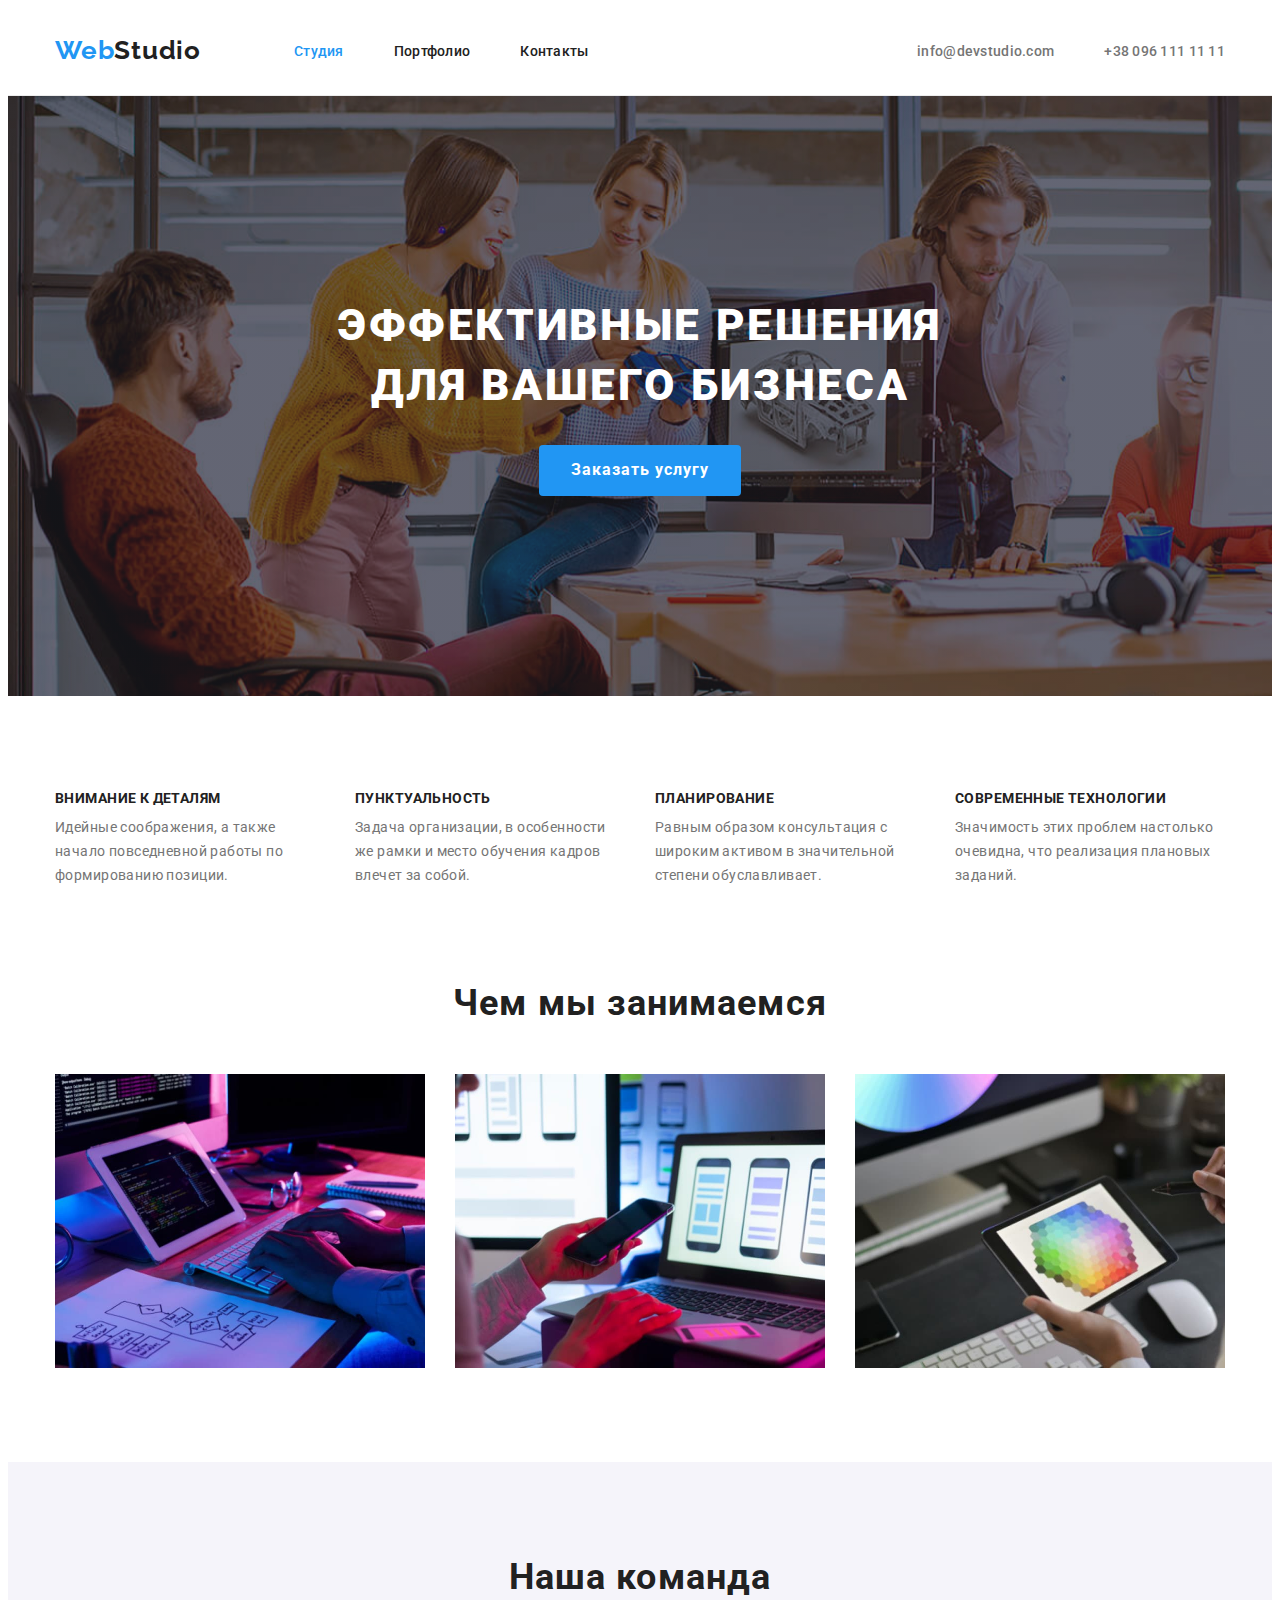
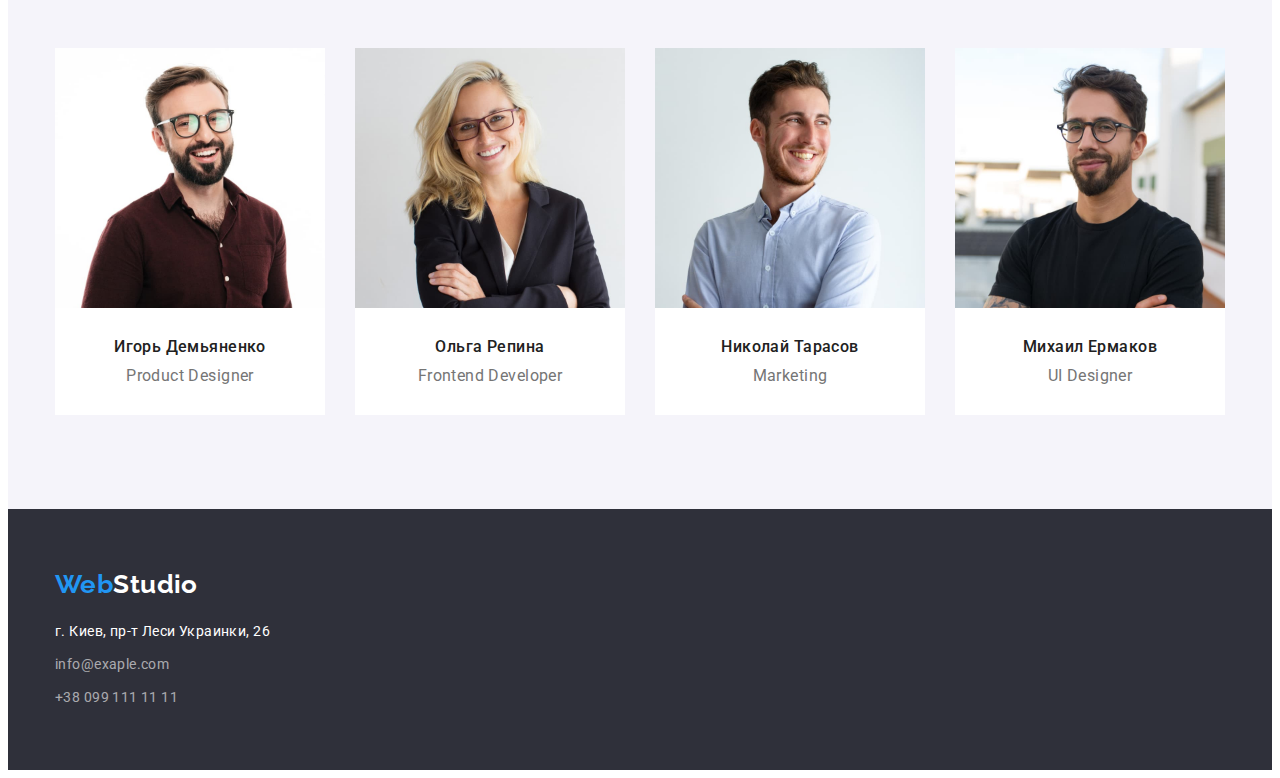
==== index.html @ 91d07497 "Меняет фон героя" ====
<!DOCTYPE html>
<html lang="ru">
  <head>
    <link
      rel="stylesheet"
      href="https://cdnjs.cloudflare.com/ajax/libs/modern-normalize/1.1.0/modern-normalize.min.css"
      integrity="sha512-wpPYUAdjBVSE4KJnH1VR1HeZfpl1ub8YT/NKx4PuQ5NmX2tKuGu6U/JRp5y+Y8XG2tV+wKQpNHVUX03MfMFn9Q=="
      crossorigin="anonymous"
      referrerpolicy="no-referrer"
    />
    <meta charset="UTF-8" />
    <meta http-equiv="X-UA-Compatible" content="IE=edge" />
    <meta name="viewport" content="width=device-width, initial-scale=1.0" />
    <title>Document</title>
    <link rel="preconnect" href="https://fonts.googleapis.com" />
    <link rel="preconnect" href="https://fonts.gstatic.com" crossorigin />
    <link
      href="https://fonts.googleapis.com/css2?family=Raleway:wght@700&family=Roboto:wght@400;500;700;900&display=swap"
      rel="stylesheet"
    />
    <link rel="stylesheet" href="./css/styles.css" />
  </head>
  <body>
    <header class="header">
      <div class="container header-container">
        <nav class="header-nav">
          <a lang="en" href="./index.html" class="header-logo">
            <span class="link-logo">Web</span>Studio</a
          >
          <ul class="link-list menu-list">
            <li class="link-item">
              <a class="link-current" href="">Студия</a>
            </li>
            <li class="link-item">
              <a class="link" href="./portfolio.html">Портфолио</a>
            </li>
            <li class="link-item">
              <a class="link" href="">Контакты</a>
            </li>
          </ul>
        </nav>
        <ul class="link-list">
          <li class="link-item">
            <a class="contact-link" href="mailto:info@devstudio.com"
              >info@devstudio.com</a
            >
          </li>
          <li class="link-item">
            <a class="contact-link" href="tel:+380961111111"
              >+38 096 111 11 11</a
            >
          </li>
        </ul>
      </div>
    </header>
    <main>
      <!-- Герой -->
      <section class="hero-background">
        <div class="container">
          <h1 class="hero-title">
            Эффективные решения <br />
            для вашего бизнеса
          </h1>
          <button type="button" class="button-hero">Заказать услугу</button>
        </div>
      </section>
      <!-- Преимущества -->

      <section class="about-team">
        <div class="container">
          <h2 class="visually-hidden">Преимущества</h2>
          <ul class="desc-list adv-flex">
            <li class="desc-item">
              <h3 class="section-title">Внимание к деталям</h3>
              <p>
                Идейные соображения, а также начало повседневной работы по
                формированию позиции.
              </p>
            </li>
            <li class="desc-item">
              <h3 class="section-title">Пунктуальность</h3>
              <p>
                Задача организации, в особенности же рамки и место обучения
                кадров влечет за собой.
              </p>
            </li>
            <li class="desc-item">
              <h3 class="section-title">Планирование</h3>
              <p>
                Равным образом консультация с широким активом в значительной
                степени обуславливает.
              </p>
            </li>
            <li class="desc-item">
              <h3 class="section-title">Современные технологии</h3>
              <p>
                Значимость этих проблем настолько очевидна, что реализация
                плановых заданий.
              </p>
            </li>
          </ul>
        </div>
      </section>
      <section class="photo-section">
        <div class="container">
          <h2 class="header-text">Чем мы занимаемся</h2>
          <ul class="photo-list photo-flex">
            <li class="img-item">
              <img src="./images/image1.jpg" alt="Клавиатура" width="370" />
            </li>
            <li class="img-item">
              <img src="./images/image2.jpg" alt="Смартфон" width="370" />
            </li>
            <li class="img-item">
              <img src="./images/image3.jpg" alt="Планшет" width="370" />
            </li>
          </ul>
        </div>
      </section>
      <section class="team-background">
        <div class="container">
          <h2 class="header-text team-item">Наша команда</h2>
          <ul class="photo-list team-list">
            <li class="team-info">
              <img
                src="./images/image4.jpg"
                alt="Игорь
              Демьяненко"
                width="270"
              />
              <div class="team-div">
                <h3 class="name-team">Игорь Демьяненко</h3>
                <p lang="en" class="position">Product Designer</p>
              </div>
            </li>
            <li class="team-info">
              <img src="./images/image5.jpg" alt="Ольга Репина" width="270" />
              <div class="team-div">
                <h3 class="name-team">Ольга Репина</h3>
                <p lang="en" class="position">Frontend Developer</p>
              </div>
            </li>
            <li class="team-info">
              <img
                src="./images/image6.jpg"
                alt="Николай
              Тарасов"
                width="270"
              />
              <div class="team-div">
                <h3 class="name-team">Николай Тарасов</h3>
                <p lang="en" class="position">Marketing</p>
              </div>
            </li>
            <li class="team-info">
              <img
                src="./images/image7.jpg"
                alt="Михаил
              Ермаков"
                width="270"
              />
              <div class="team-div">
                <h3 class="name-team">Михаил Ермаков</h3>
                <p lang="en" class="position">UI Designer</p>
              </div>
            </li>
          </ul>
        </div>
      </section>
    </main>
    <footer class="footer-link">
      <div class="footer-nav container">
        <a lang="en" href="./index.html" class="link-logo-footer">
          Web<span class="footer-logo">Studio</span></a
        >
        <address>
          <ul class="footer-list">
            <li class="address-footer">г. Киев, пр-т Леси Украинки, 26</li>
            <li class="mail-footer">
              <a class="contact-footer" href="mailto:info@exaple.com"
                >info@exaple.com</a
              >
            </li>
            <li>
              <a class="contact-footer" href="tel:+380991111111"
                >+38 099 111 11 11</a
              >
            </li>
          </ul>
        </address>
      </div>
    </footer>
  </body>
</html>
---- css/styles.css ----
:root {
  --logo-accent-color: #2196f3;
  --primary-text-color: #757575;
  --title-text-color: #212121;
  --primary-white-color: #ffffff;
  --contact-footer: rgba(255, 255, 255, 0.6);
  --button-color: #f5f4fa;
  --footer-color: #2f303a;
  --footer-background-color: #2f303a;

  /* Переменные шрифтов */
  --main-font-size: 14px;
}

* {
  box-sizing: border-box;
}

/* сброс стилей */

p,
h1,
h2,
h3,
h4,
h5,
h6 {
  margin: 0;
}

ul {
  margin: 0;
  padding: 0;
  list-style: none;
}

button {
  cursor: pointer;
}

img {
  display: block;
  max-width: 100%;
  height: auto;
}

/* оформление Портфолио */

.container {
  width: 1200px;
  padding-right: 15px;
  padding-left: 15px;
  margin: 0 auto;
}

body {
  background-color: var(--primary-white-color);
  color: var(--primary-text-color);

  font-family: Roboto, sans-serif;
  font-size: var(--main-font-size);
}

/* хедер */

header {
  background-color: var(--primary-white-color);
  border-bottom: 1px solid #ececec;
}

.container {
  align-items: center;
  width: 1200px;
  padding-right: 15px;
  padding-left: 15px;
  margin: 0 auto;
}

.header-container {
  display: flex;
  align-items: center;
}

.header-nav {
  display: flex;
  align-items: center;
}

.header-logo {
  padding-top: 24px;
  padding-bottom: 25px;

  color: var(--title-text-color);
  text-decoration: none;
  font-family: Raleway, sans-serif;
  font-size: 26px;
  font-weight: 700;
  line-height: 1.38;
  letter-spacing: 0.03em;
}
.link-logo {
  color: var(--logo-accent-color);
  text-decoration: none;
  font-family: Raleway, sans-serif;
  font-size: 26px;
  font-weight: 700;
  letter-spacing: 0.03em;
}

.link-list {
  display: flex;
  margin-left: auto;

  list-style: none;
  font-size: var(--main-font-size);
  font-weight: 500;
  line-height: 1.63;
  letter-spacing: 0.02em;
}

.menu-list {
  display: flex;
  margin-left: 93px;
}
.link-item {
  text-decoration: none;
}

.link-item + .link-item {
  margin-left: 50px;
}

.link {
  display: block;
  padding-top: 32px;
  padding-bottom: 32px;
  color: var(--title-text-color);
  text-decoration: none;
}

.link:hover,
.link:focus,
.contact-link:hover,
.contact-link:focus,
.contact-footer:hover,
.contact-footer:focus {
  color: var(--logo-accent-color);
}

.link-current {
  display: block;
  padding-top: 32px;
  padding-bottom: 32px;

  color: var(--logo-accent-color);
  text-decoration: none;
  text-decoration: none;
}

.contact-link {
  display: block;
  padding-top: 32px;
  padding-bottom: 32px;

  color: var(--primary-text-color);
  text-decoration: none;
}

/* Фильтр */

.team-works {
  padding-top: 94px;
  padding-bottom: 94px;
}

.current-filter {
  padding: 6px 22px;
  color: var(--title-text-color);
  background-color: var(--button-color);
  text-align: center;
  font-family: inherit;
  font-weight: 500;
  font-size: 16px;
  line-height: 1.63;
  border: none;
  border-radius: 4px;
}

.active-btn,
.current-filter:hover,
.current-filter:focus {
  color: var(--primary-white-color);
  background-color: var(--logo-accent-color);
}

.filter-button + .filter-button {
  margin-left: 8px;
}

.filter-list {
  display: flex;
  flex-direction: row;
  margin-bottom: 50px;
  justify-content: center;

  list-style: none;
  letter-spacing: 0.03em;
}

.visually-hidden {
  position: absolute;
  width: 1px;
  height: 1px;
  margin: -1px;
  border: 0;
  padding: 0;

  white-space: nowrap;
  clip-path: inset(100%);
  clip: rect(0 0 0 0);
  overflow: hidden;
}

/* Список работ */

.project-name-list {
  display: flex;
  flex-wrap: wrap;
  margin-top: -30px;
  margin-left: -30px;
}

.team-works {
  padding-top: 94px;
  padding-bottom: 94px;
  margin-left: auto;
  margin-right: auto;
}

.project-name-list > .project-item {
  flex-basis: calc(100% / 3 - 30px);
  margin-left: 30px;
  margin-top: 30px;
}

.project-name-list {
  list-style: none;
  font-size: 16px;
  line-height: 1.86;
  letter-spacing: 0.03em;
}

.text-project {
  padding: 20px 24px;
  border-width: 1px;
  border-color: rgba(238, 238, 238, 1);
  border-style: solid;
  border-top: 0;
}

.project-name {
  color: var(--title-text-color);
  font-size: 18px;
  font-weight: 700;
  line-height: 2;
  letter-spacing: 0.06em;
}

/* Футер */

.footer-nav {
  text-align: left;
}

.footer-link {
  padding-top: 60px;
  padding-bottom: 60px;
  background-color: var(--footer-background-color);
  text-decoration: none;
  letter-spacing: 0.03em;
}

.address-footer {
  color: var(--primary-white-color);
  text-decoration: none;
  font-style: normal;
}
.contact-footer {
  color: var(--contact-footer);
  text-decoration: none;
  font-style: normal;
}

.footer-logo {
  color: var(--primary-white-color);
  text-decoration: none;
  font-family: Raleway, sans-serif;
  font-size: 26px;
  font-weight: 700;
  line-height: 1.17;
}
.link-logo-footer {
  margin-bottom: 20px;
  display: block;

  color: var(--logo-accent-color);
  text-decoration: none;
  font-family: Raleway, sans-serif;
  font-size: 26px;
  font-weight: 700;
  line-height: 1.17;
}
.footer-list {
  list-style: none;
  line-height: 1.71;
  letter-spacing: 0.03em;
}

.address-footer {
  margin-bottom: 9px;
}

.mail-footer {
  margin-bottom: 9px;
}

/* оформление index.html */

/* Герой */

.hero-title {
  margin-bottom: 30px;

  color: var(--primary-white-color);
  font-weight: 900;
  font-size: 44px;
  line-height: 1.36;
  text-align: center;
  text-transform: uppercase;
  letter-spacing: 0.06em;
}

.hero-background {
  padding-top: 200px;
  padding-bottom: 200px;
  text-align: center;

  background-image: linear-gradient(
      rgba(47, 48, 58, 0.4),
      rgba(47, 48, 58, 0.4)
    ),
    url("../images3/Шапка.png");
  background-color: var(--footer-background-color);
}

/* Кнопка Заказать услугу */
.button-hero {
  padding: 10px 32px;

  color: var(--primary-white-color);
  background-color: var(--logo-accent-color);
  font-family: inherit;
  font-size: 16px;
  line-height: 1.88;
  text-align: center;
  letter-spacing: 0.06em;
  font-weight: 700;
  cursor: pointer;
  border: none;
  border-radius: 4px;
}

/* Преимущества */

.about-team {
  padding-top: 94px;
  padding-bottom: 94px;
}

.section-title {
  color: var(--title-text-color);
  font-weight: 700;
  line-height: 1.17;
  font-size: var(--main-font-size);
  text-transform: uppercase;
}

.adv-flex {
  display: flex;
  flex-direction: row;
}

.desc-list {
  font-size: 14px;
  line-height: 1.71;
  list-style: none;
  letter-spacing: 0.03em;
}

.desc-item {
  width: 270px;
}

.section-title {
  margin-bottom: 10px;
}

.desc-item + .desc-item {
  margin-left: 30px;
}

/* Чем мы занимаемся */

.photo-section {
  margin-bottom: 94px;
}

.photo-flex {
  display: flex;
}

.img-item + .img-item {
  margin-left: 30px;
}

.header-text {
  padding-bottom: 50px;

  color: var(--title-text-color);
  font-weight: 700;
  font-size: 36px;
  line-height: 1.17;
  text-align: center;
  letter-spacing: 0.03em;
}

/* Наша команда */

.team-list {
  display: flex;
}

.team-div {
  padding-top: 30px;
  padding-bottom: 30px;
  text-align: center;
}

.team-info {
  background-color: white;
}

.team-info + .team-info {
  margin-left: 30px;
}

.name-team {
  margin-bottom: 10px;

  color: var(--title-text-color);
  font-weight: 500;
  font-size: 16px;
  line-height: 1.17;
}

.team-background {
  background-color: var(--button-color);
  letter-spacing: 0.03em;
  padding-bottom: 94px;
  padding-top: 94px;
}

.position {
  font-size: 16px;
  line-height: 1.17;
}
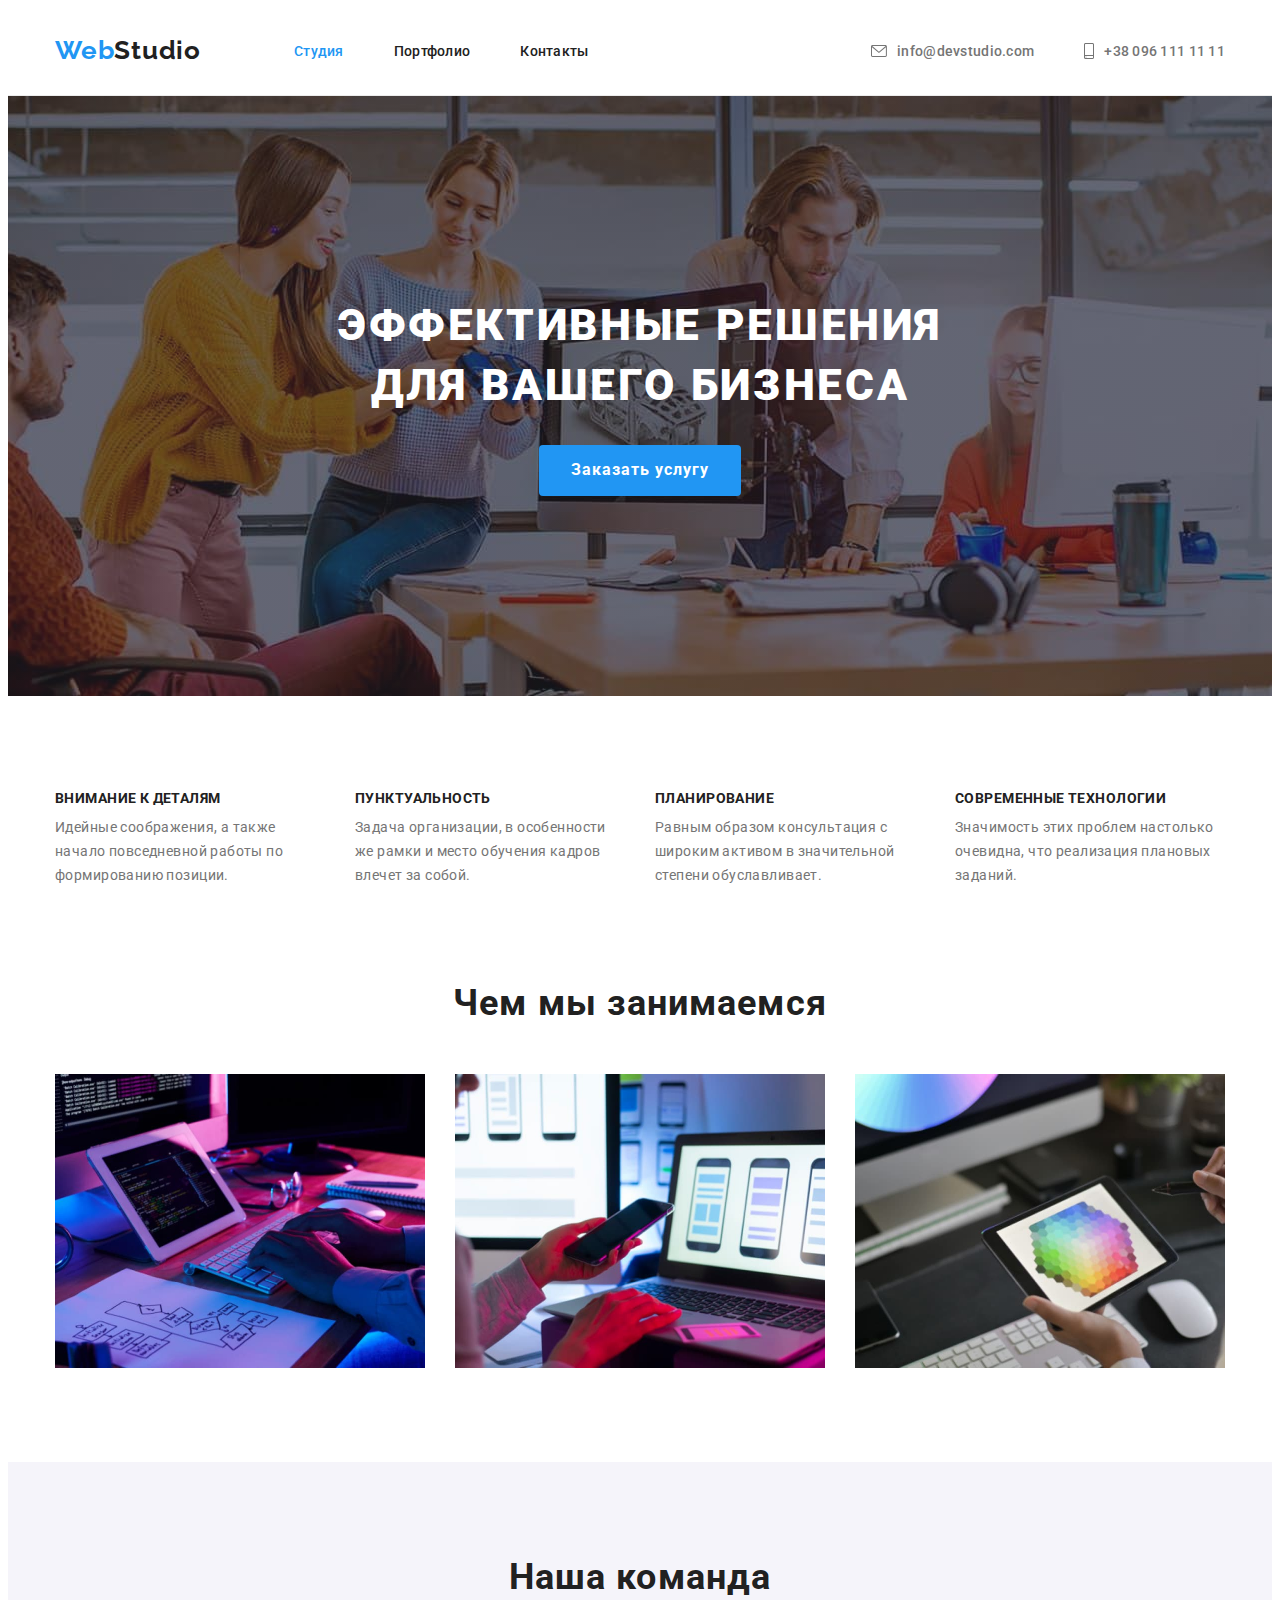
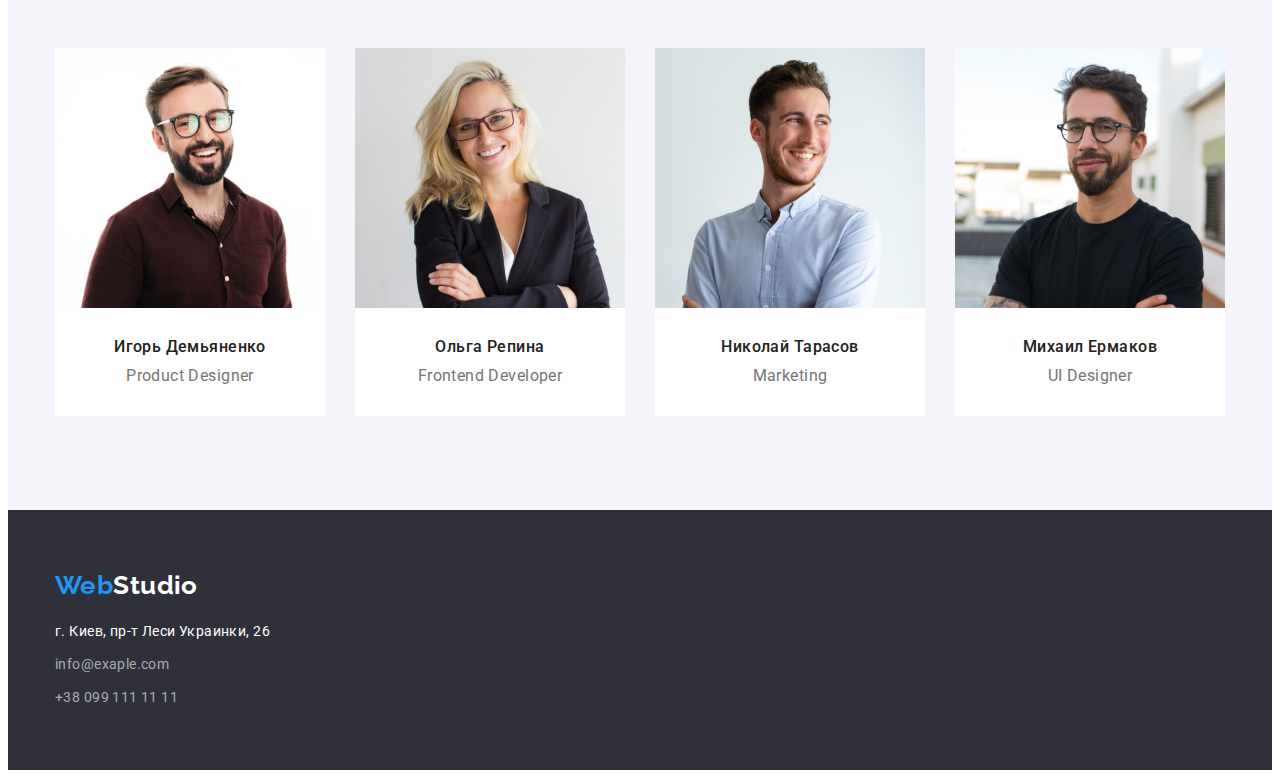
==== commit 29cb6cf1: "Создаю иконки в Хэдере" ====
--- a/index.html
+++ b/index.html
@@ -41,12 +41,18 @@
         </nav>
         <ul class="link-list">
           <li class="link-item">
-            <a class="contact-link" href="mailto:info@devstudio.com"
-              >info@devstudio.com</a
-            >
+            <a class="contact-link icon" href="mailto:info@devstudio.com">
+              <svg class="contact-icon icon" width="16" height="12">
+                <use href="./images3/symbol-defs.svg#icon-email1"></use></svg
+              >info@devstudio.com
+            </a>
           </li>
           <li class="link-item">
-            <a class="contact-link" href="tel:+380961111111"
+            <a class="contact-link icon" href="tel:+380961111111"
+              ><svg class="contact-icon icon" width="10" height="16">
+                <use
+                  href="./images3/symbol-defs.svg#icon-smartphone"
+                ></use></svg
               >+38 096 111 11 11</a
             >
           </li>
--- a/css/styles.css
+++ b/css/styles.css
@@ -140,10 +140,10 @@
 
 .link:hover,
 .link:focus,
-.contact-link:hover,
-.contact-link:focus,
 .contact-footer:hover,
-.contact-footer:focus {
+.contact-footer:focus,
+.icon:hover,
+.icon:focus {
   color: var(--logo-accent-color);
 }
 
@@ -158,12 +158,19 @@
 }
 
 .contact-link {
-  display: block;
+  display: flex;
   padding-top: 32px;
   padding-bottom: 32px;
+  align-items: center;
 
   color: var(--primary-text-color);
   text-decoration: none;
+}
+
+.contact-icon {
+  fill: currentColor;
+  vertical-align: middle;
+  margin-right: 10px;
 }
 
 /* Фильтр */
@@ -344,12 +351,19 @@
   padding-top: 200px;
   padding-bottom: 200px;
   text-align: center;
-
+  max-width: 1600px;
+  height: 600px;
+  margin-left: auto;
+  margin-right: auto;
   background-image: linear-gradient(
       rgba(47, 48, 58, 0.4),
       rgba(47, 48, 58, 0.4)
     ),
-    url("../images3/Шапка.png");
+    url("../images3/imghero1.jpg");
+
+  background-repeat: no-repeat;
+  background-position: center;
+  background-size: cover;
   background-color: var(--footer-background-color);
 }
 
@@ -412,7 +426,7 @@
 /* Чем мы занимаемся */
 
 .photo-section {
-  margin-bottom: 94px;
+  padding-bottom: 94px;
 }
 
 .photo-flex {
@@ -424,7 +438,7 @@
 }
 
 .header-text {
-  padding-bottom: 50px;
+  margin-bottom: 50px;
 
   color: var(--title-text-color);
   font-weight: 700;
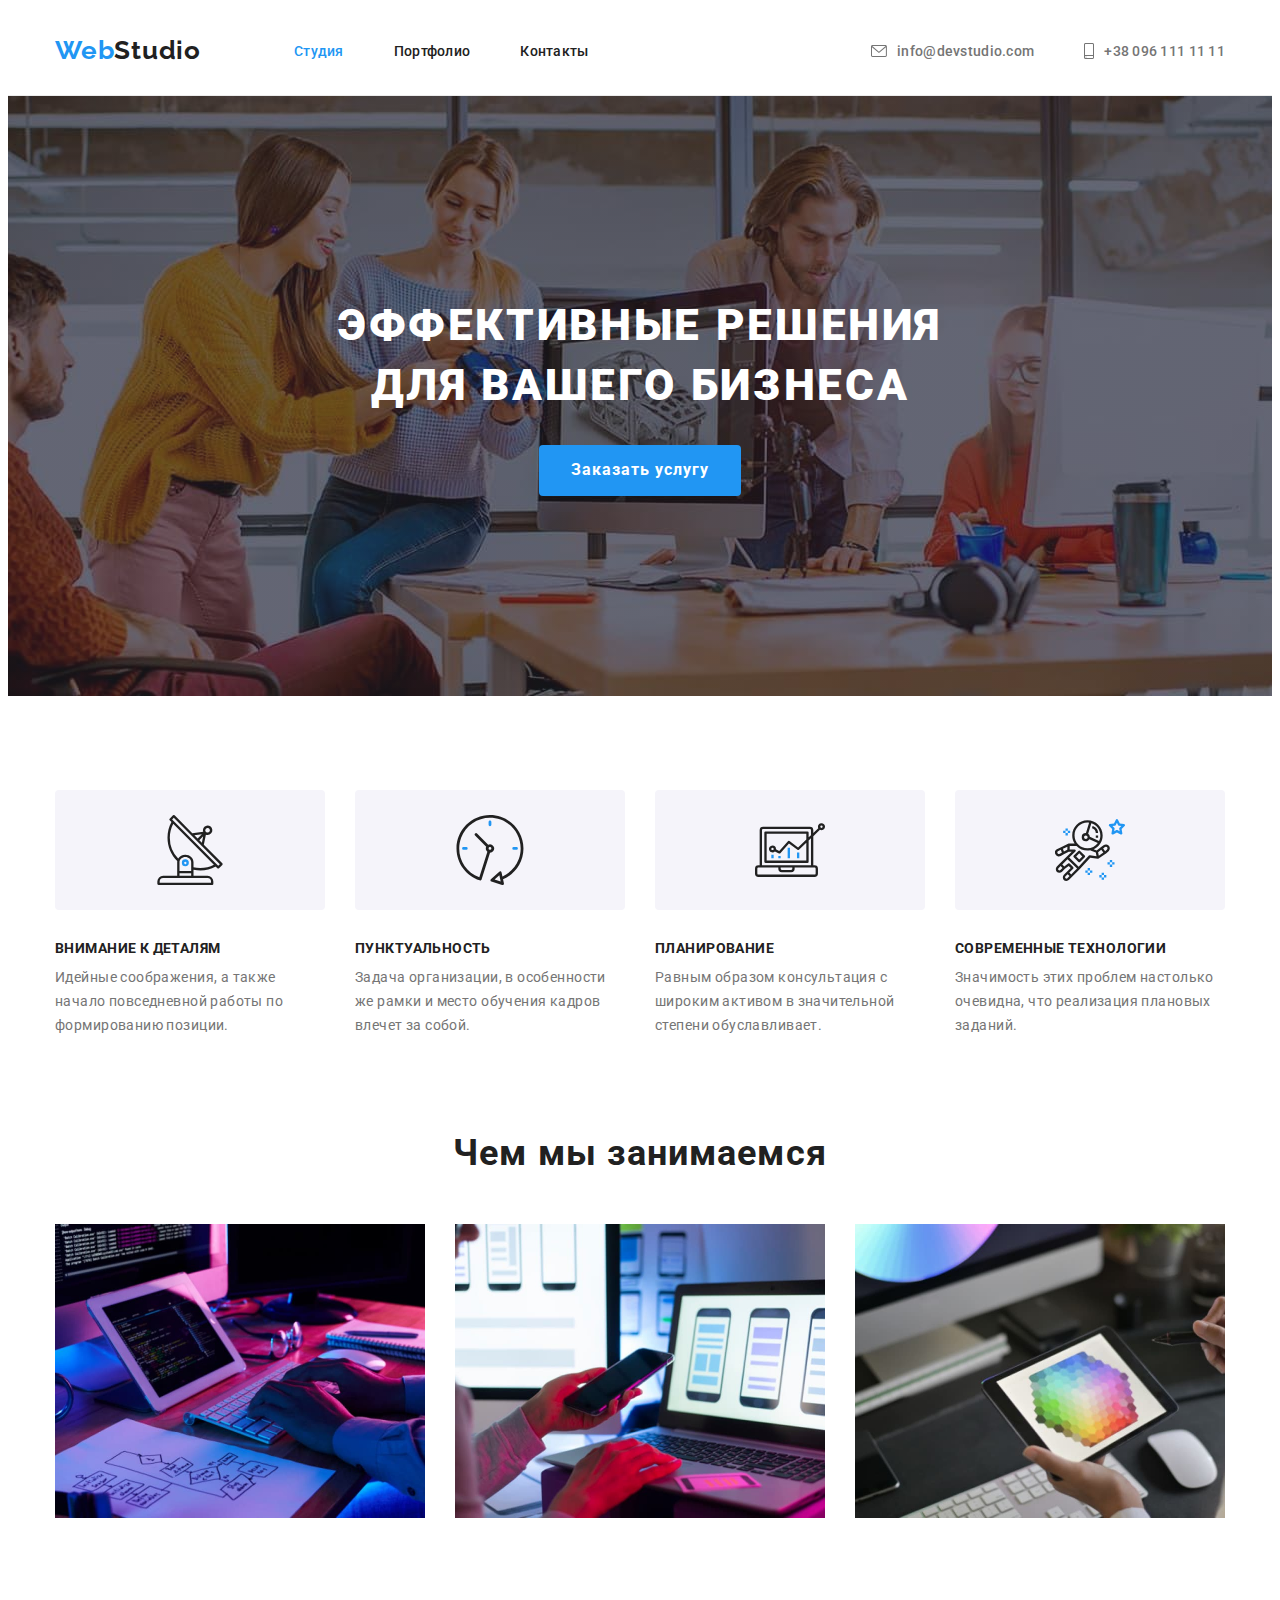
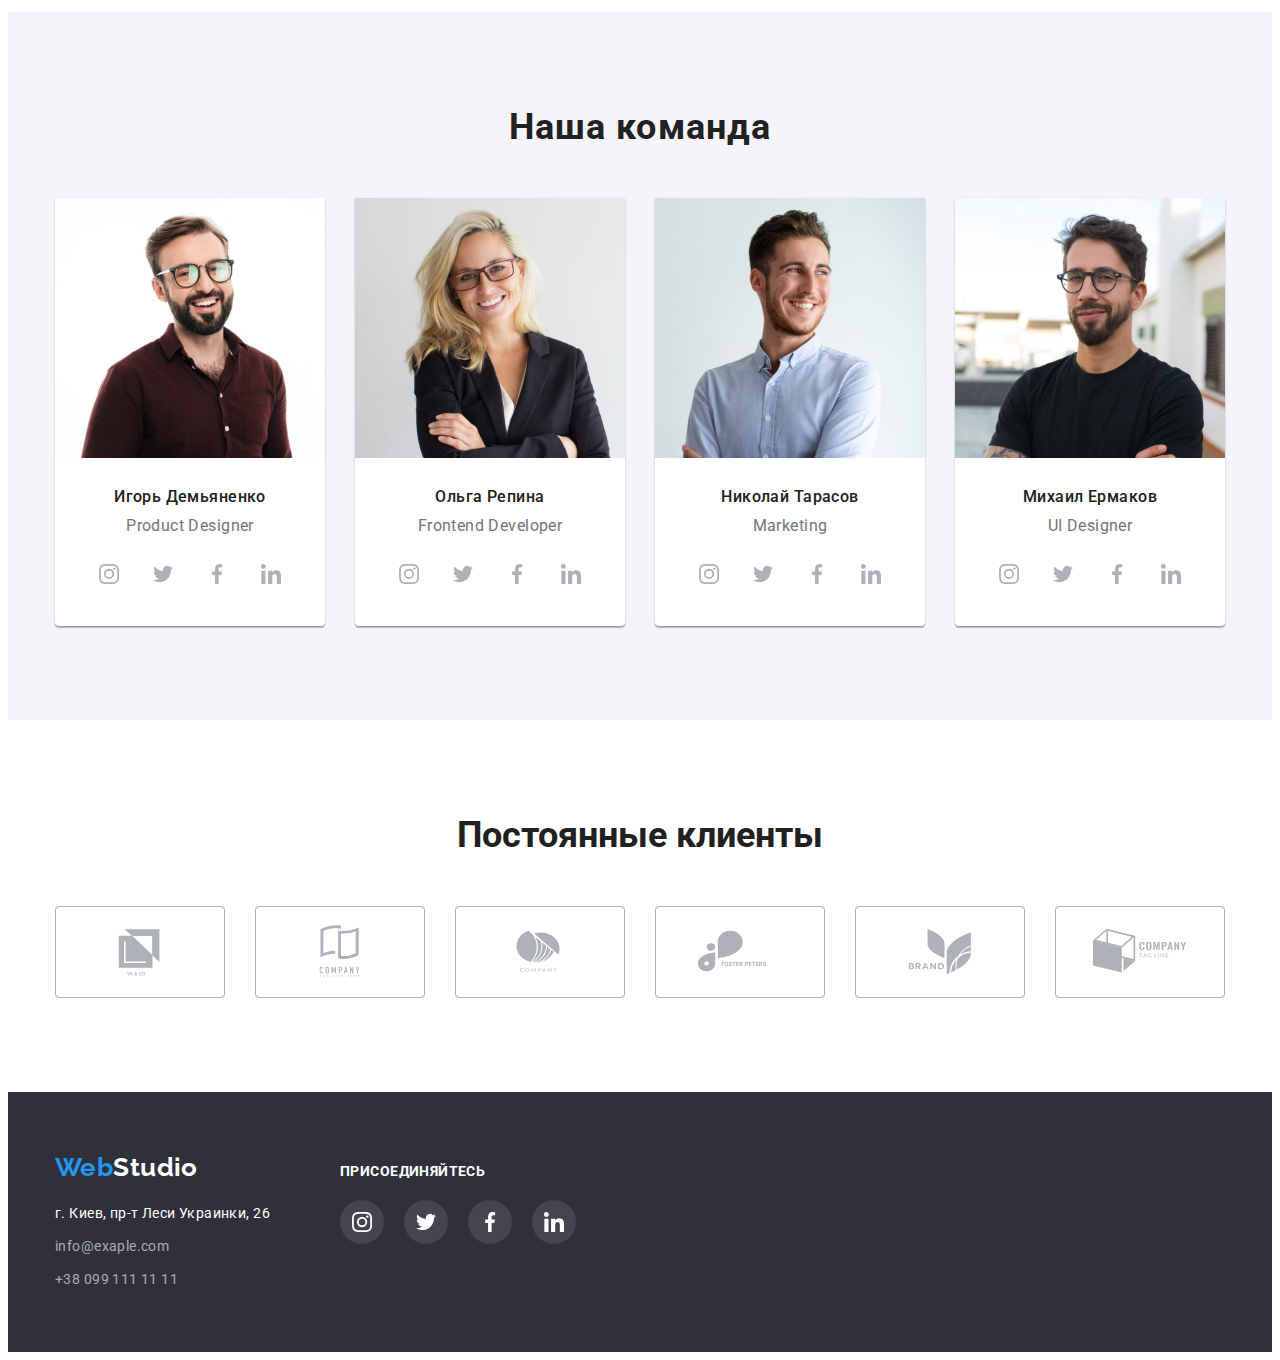
==== commit 65380b41: "Оформляет карточки Портфолио" ====
--- a/index.html
+++ b/index.html
@@ -43,17 +43,17 @@
           <li class="link-item">
             <a class="contact-link icon" href="mailto:info@devstudio.com">
               <svg class="contact-icon icon" width="16" height="12">
-                <use href="./images3/symbol-defs.svg#icon-email1"></use></svg
-              >info@devstudio.com
+                <use href="./images3/symbol-defs.svg#icon-email1"></use>
+              </svg>
+              info@devstudio.com
             </a>
           </li>
           <li class="link-item">
             <a class="contact-link icon" href="tel:+380961111111"
               ><svg class="contact-icon icon" width="10" height="16">
-                <use
-                  href="./images3/symbol-defs.svg#icon-smartphone"
-                ></use></svg
-              >+38 096 111 11 11</a
+                <use href="./images3/symbol-defs.svg#icon-smartphone"></use>
+              </svg>
+              +38 096 111 11 11</a
             >
           </li>
         </ul>
@@ -77,6 +77,11 @@
           <h2 class="visually-hidden">Преимущества</h2>
           <ul class="desc-list adv-flex">
             <li class="desc-item">
+              <div class="adv-bg">
+                <svg class="adv-icon" width="70px" hight="70px">
+                  <use href="./images3/symbol-defs.svg#icon-antenna1"></use>
+                </svg>
+              </div>
               <h3 class="section-title">Внимание к деталям</h3>
               <p>
                 Идейные соображения, а также начало повседневной работы по
@@ -84,6 +89,11 @@
               </p>
             </li>
             <li class="desc-item">
+              <div class="adv-bg">
+                <svg class="adv-icon" width="70px" hight="70px">
+                  <use href="./images3/symbol-defs.svg#icon-clock1"></use>
+                </svg>
+              </div>
               <h3 class="section-title">Пунктуальность</h3>
               <p>
                 Задача организации, в особенности же рамки и место обучения
@@ -91,6 +101,11 @@
               </p>
             </li>
             <li class="desc-item">
+              <div class="adv-bg">
+                <svg class="adv-icon" width="70px" hight="70px">
+                  <use href="./images3/symbol-defs.svg#icon-diagram1"></use>
+                </svg>
+              </div>
               <h3 class="section-title">Планирование</h3>
               <p>
                 Равным образом консультация с широким активом в значительной
@@ -98,6 +113,11 @@
               </p>
             </li>
             <li class="desc-item">
+              <div class="adv-bg">
+                <svg class="adv-icon" width="70px" hight="70px">
+                  <use href="./images3/symbol-defs.svg#icon-astronaut1"></use>
+                </svg>
+              </div>
               <h3 class="section-title">Современные технологии</h3>
               <p>
                 Значимость этих проблем настолько очевидна, что реализация
@@ -137,6 +157,44 @@
               <div class="team-div">
                 <h3 class="name-team">Игорь Демьяненко</h3>
                 <p lang="en" class="position">Product Designer</p>
+                <ul class="social-list">
+                  <li class="social-item">
+                    <a href="#" class="social-link">
+                      <svg class="social-icon" width="20" height="20">
+                        <use
+                          href="./images3/symbol-defs.svg#icon-instagram2"
+                        ></use>
+                      </svg>
+                    </a>
+                  </li>
+                  <li class="social-item">
+                    <a href="#" class="social-link">
+                      <svg class="social-icon" width="20" height="20">
+                        <use
+                          href="./images3/symbol-defs.svg#icon-twitter1"
+                        ></use>
+                      </svg>
+                    </a>
+                  </li>
+                  <li class="social-item">
+                    <a href="#" class="social-link">
+                      <svg class="social-icon" width="20" height="20">
+                        <use
+                          href="./images3/symbol-defs.svg#icon-facebook1"
+                        ></use>
+                      </svg>
+                    </a>
+                  </li>
+                  <li class="social-item">
+                    <a href="#" class="social-link">
+                      <svg class="social-icon" width="20" height="20">
+                        <use
+                          href="./images3/symbol-defs.svg#icon-linkedin1"
+                        ></use>
+                      </svg>
+                    </a>
+                  </li>
+                </ul>
               </div>
             </li>
             <li class="team-info">
@@ -144,6 +202,44 @@
               <div class="team-div">
                 <h3 class="name-team">Ольга Репина</h3>
                 <p lang="en" class="position">Frontend Developer</p>
+                <ul class="social-list">
+                  <li class="social-item">
+                    <a href="#" class="social-link">
+                      <svg class="social-icon" width="20" height="20">
+                        <use
+                          href="./images3/symbol-defs.svg#icon-instagram2"
+                        ></use>
+                      </svg>
+                    </a>
+                  </li>
+                  <li class="social-item">
+                    <a href="#" class="social-link">
+                      <svg class="social-icon" width="20" height="20">
+                        <use
+                          href="./images3/symbol-defs.svg#icon-twitter1"
+                        ></use>
+                      </svg>
+                    </a>
+                  </li>
+                  <li class="social-item">
+                    <a href="#" class="social-link">
+                      <svg class="social-icon" width="20" height="20">
+                        <use
+                          href="./images3/symbol-defs.svg#icon-facebook1"
+                        ></use>
+                      </svg>
+                    </a>
+                  </li>
+                  <li class="social-item">
+                    <a href="#" class="social-link">
+                      <svg class="social-icon" width="20" height="20">
+                        <use
+                          href="./images3/symbol-defs.svg#icon-linkedin1"
+                        ></use>
+                      </svg>
+                    </a>
+                  </li>
+                </ul>
               </div>
             </li>
             <li class="team-info">
@@ -156,6 +252,44 @@
               <div class="team-div">
                 <h3 class="name-team">Николай Тарасов</h3>
                 <p lang="en" class="position">Marketing</p>
+                <ul class="social-list">
+                  <li class="social-item">
+                    <a href="#" class="social-link">
+                      <svg class="social-icon" width="20" height="20">
+                        <use
+                          href="./images3/symbol-defs.svg#icon-instagram2"
+                        ></use>
+                      </svg>
+                    </a>
+                  </li>
+                  <li class="social-item">
+                    <a href="#" class="social-link">
+                      <svg class="social-icon" width="20" height="20">
+                        <use
+                          href="./images3/symbol-defs.svg#icon-twitter1"
+                        ></use>
+                      </svg>
+                    </a>
+                  </li>
+                  <li class="social-item">
+                    <a href="#" class="social-link">
+                      <svg class="social-icon" width="20" height="20">
+                        <use
+                          href="./images3/symbol-defs.svg#icon-facebook1"
+                        ></use>
+                      </svg>
+                    </a>
+                  </li>
+                  <li class="social-item">
+                    <a href="#" class="social-link">
+                      <svg class="social-icon" width="20" height="20">
+                        <use
+                          href="./images3/symbol-defs.svg#icon-linkedin1"
+                        ></use>
+                      </svg>
+                    </a>
+                  </li>
+                </ul>
               </div>
             </li>
             <li class="team-info">
@@ -168,32 +302,154 @@
               <div class="team-div">
                 <h3 class="name-team">Михаил Ермаков</h3>
                 <p lang="en" class="position">UI Designer</p>
-              </div>
+                <ul class="social-list">
+                  <li class="social-item">
+                    <a href="#" class="social-link">
+                      <svg class="social-icon" width="20" height="20">
+                        <use
+                          href="./images3/symbol-defs.svg#icon-instagram2"
+                        ></use>
+                      </svg>
+                    </a>
+                  </li>
+                  <li class="social-item">
+                    <a href="#" class="social-link">
+                      <svg class="social-icon" width="20" height="20">
+                        <use
+                          href="./images3/symbol-defs.svg#icon-twitter1"
+                        ></use>
+                      </svg>
+                    </a>
+                  </li>
+                  <li class="social-item">
+                    <a href="#" class="social-link">
+                      <svg class="social-icon" width="20" height="20">
+                        <use
+                          href="./images3/symbol-defs.svg#icon-facebook1"
+                        ></use>
+                      </svg>
+                    </a>
+                  </li>
+                  <li class="social-item">
+                    <a href="#" class="social-link">
+                      <svg class="social-icon" width="20" height="20">
+                        <use
+                          href="./images3/symbol-defs.svg#icon-linkedin1"
+                        ></use>
+                      </svg>
+                    </a>
+                  </li>
+                </ul>
+              </div>
+            </li>
+          </ul>
+        </div>
+      </section>
+      <section class="clients">
+        <div class="container">
+          <h2 class="clients-header">Постоянные клиенты</h2>
+          <ul class="clients-list">
+            <li class="clients-item">
+              <a href="#" class="clients-link">
+                <svg class="clients-icon" width="106" height="60">
+                  <use href="./images3/symbol-defs.svg#icon-Logo"></use>
+                </svg>
+              </a>
+            </li>
+            <li class="clients-item">
+              <a href="#" class="clients-link">
+                <svg class="clients-icon" width="106" height="60">
+                  <use href="./images3/symbol-defs.svg#icon-Logo2"></use>
+                </svg>
+              </a>
+            </li>
+            <li class="clients-item">
+              <a href="#" class="clients-link">
+                <svg class="clients-icon" width="106" height="60">
+                  <use href="./images3/symbol-defs.svg#icon-Logo3"></use>
+                </svg>
+              </a>
+            </li>
+            <li class="clients-item">
+              <a href="#" class="clients-link">
+                <svg class="clients-icon" width="106" height="60">
+                  <use href="./images3/symbol-defs.svg#icon-Logo4"></use>
+                </svg>
+              </a>
+            </li>
+            <li class="clients-item">
+              <a href="#" class="clients-link">
+                <svg class="clients-icon" width="106" height="60">
+                  <use href="./images3/symbol-defs.svg#icon-Logo5"></use>
+                </svg>
+              </a>
+            </li>
+            <li class="clients-item">
+              <a href="#" class="clients-link">
+                <svg class="clients-icon" width="106" height="60">
+                  <use href="./images3/symbol-defs.svg#icon-Logo6"></use>
+                </svg>
+              </a>
             </li>
           </ul>
         </div>
       </section>
     </main>
     <footer class="footer-link">
-      <div class="footer-nav container">
-        <a lang="en" href="./index.html" class="link-logo-footer">
-          Web<span class="footer-logo">Studio</span></a
-        >
-        <address>
-          <ul class="footer-list">
-            <li class="address-footer">г. Киев, пр-т Леси Украинки, 26</li>
-            <li class="mail-footer">
-              <a class="contact-footer" href="mailto:info@exaple.com"
-                >info@exaple.com</a
-              >
-            </li>
-            <li>
-              <a class="contact-footer" href="tel:+380991111111"
-                >+38 099 111 11 11</a
-              >
-            </li>
-          </ul>
-        </address>
+      <div class="footer-nav container adr-soc">
+        <div class="footer-left">
+          <a lang="en" href="./index.html" class="link-logo-footer">
+            Web<span class="footer-logo">Studio</span></a
+          >
+          <address>
+            <ul class="footer-list">
+              <li class="address-footer">г. Киев, пр-т Леси Украинки, 26</li>
+              <li class="mail-footer">
+                <a class="contact-footer" href="mailto:info@exaple.com"
+                  >info@exaple.com</a
+                >
+              </li>
+              <li>
+                <a class="contact-footer" href="tel:+380991111111"
+                  >+38 099 111 11 11</a
+                >
+              </li>
+            </ul>
+          </address>
+        </div>
+        <div class="footer-right">
+          <h3 class="footer-header">Присоединяйтесь</h3>
+          <ul class="social-footer">
+            <li class="social-footer-item">
+              <a href="#" class="social-footer-link">
+                <svg class="social-footer-icon" width="20" height="20">
+                  <use href="./images3/symbol-defs.svg#icon-instagramf"></use>
+                </svg>
+              </a>
+            </li>
+            <li class="social-footer-item">
+              <a href="#" class="social-footer-link">
+                <svg class="social-footer-icon" width="20" height="20">
+                  <use href="./images3/symbol-defs.svg#icon-twitterf"></use>
+                </svg>
+              </a>
+            </li>
+            <li class="social-footer-item">
+              <a href="#" class="social-footer-link">
+                <svg class="social-footer-icon" width="20" height="20">
+                  <use href="./images3/symbol-defs.svg#icon-facebookf"></use>
+                </svg>
+              </a>
+            </li>
+            <li class="social-footer-item">
+              <a href="#" class="social-footer-link">
+                <svg class="social-footer-icon" width="20" height="20">
+                  <use href="./images3/symbol-defs.svg#icon-linkedinf"></use>
+                </svg>
+              </a>
+            </li>
+          </ul>
+        </div>
       </div>
     </footer>
   </body>
--- a/css/styles.css
+++ b/css/styles.css
@@ -198,6 +198,8 @@
 .current-filter:focus {
   color: var(--primary-white-color);
   background-color: var(--logo-accent-color);
+  box-shadow: 0px 2px 2px rgba(0, 0, 0, 0.12), -0px 1px 2px rgba(0, 0, 0, 0.08),
+    0px 3px 1px rgba(0, 0, 0, 0.1);
 }
 
 .filter-button + .filter-button {
@@ -237,6 +239,19 @@
   margin-left: -30px;
 }
 
+.project-link {
+  display: block;
+  text-decoration: none;
+  color: var(--primary-text-color);
+  border-color: rgba(238, 238, 238, 1);
+}
+
+.project-link:hover,
+.project-link:focus {
+  box-shadow: 1px 4px 6px rgba(0, 0, 0, 0.16), -0px 4px 4px rgba(0, 0, 0, 0.06),
+    0px 1px 1px rgba(0, 0, 0, 0.12);
+}
+
 .team-works {
   padding-top: 94px;
   padding-bottom: 94px;
@@ -279,6 +294,30 @@
   text-align: left;
 }
 
+.adr-soc {
+  display: flex;
+  align-items: baseline;
+}
+
+.footer-header {
+  margin-bottom: 20px;
+  padding-top: 0px;
+  justify-content: center;
+  align-items: center;
+  text-transform: uppercase;
+  font-style: normal;
+  font-style: 700px;
+  color: var(--primary-white-color);
+  font-size: 14px;
+  line-height: 1.14;
+  text-align: left;
+  letter-spacing: 3%;
+}
+
+.footer-right {
+  text-align: center;
+}
+
 .footer-link {
   padding-top: 60px;
   padding-bottom: 60px;
@@ -329,6 +368,42 @@
 
 .mail-footer {
   margin-bottom: 9px;
+}
+
+.social-footer-link {
+  display: flex;
+  padding: 0;
+  width: 44px;
+  height: 44px;
+  background-color: rgba(255, 255, 255, 0.1);
+  border-radius: 50%;
+  margin-right: 10px;
+  justify-content: center;
+  align-items: center;
+}
+
+.footer-right {
+  margin-left: 70px;
+}
+
+.social-footer {
+  display: flex;
+  flex-direction: row;
+}
+
+.social-footer-icon {
+  fill: var(--primary-white-color);
+  justify-content: center;
+  align-items: center;
+}
+
+.social-footer-link:hover,
+.social-footer-link:focus {
+  background-color: var(--logo-accent-color);
+}
+
+.social-footer-item + .social-footer-item {
+  padding-left: 10px;
 }
 
 /* оформление index.html */
@@ -415,6 +490,20 @@
   width: 270px;
 }
 
+.adv-bg {
+  display: flex;
+  height: 120px;
+  background-color: var(--button-color);
+  margin-bottom: 30px;
+  border-radius: 4px;
+  justify-content: center;
+  align-items: center;
+}
+
+.adv-icon {
+  display: block;
+}
+
 .section-title {
   margin-bottom: 10px;
 }
@@ -462,6 +551,10 @@
 
 .team-info {
   background-color: white;
+  box-shadow: -0px 2px 1px rgba(0, 0, 0, 0.2), 0px 1px 1px rgba(0, 0, 0, 0.14),
+    0px 1px 3px rgba(0, 0, 0, 0.12);
+  border-bottom-left-radius: 4px;
+  border-bottom-right-radius: 4px;
 }
 
 .team-info + .team-info {
@@ -477,6 +570,12 @@
   line-height: 1.17;
 }
 
+.social-list {
+  display: flex;
+  align-items: center;
+  justify-content: center;
+}
+
 .team-background {
   background-color: var(--button-color);
   letter-spacing: 0.03em;
@@ -487,4 +586,86 @@
 .position {
   font-size: 16px;
   line-height: 1.17;
-}
+  padding-bottom: 16px;
+}
+
+.social-link {
+  display: flex;
+  border-radius: 50%;
+  width: 44px;
+  height: 44px;
+  align-items: center;
+  justify-content: center;
+  color: #afb1b8;
+}
+
+.social-icon {
+  fill: currentColor;
+}
+
+.social-link:hover,
+.social-link:focus {
+  background-color: var(--logo-accent-color);
+  color: var(--primary-white-color);
+  box-shadow: 0 4px 4px rgba(0, 0, 0, 0.25);
+}
+
+.social-item + .social-item {
+  margin-left: 10px;
+}
+
+/* Наши клиенты */
+
+.clients {
+  padding-bottom: 94px;
+  padding-top: 94px;
+}
+
+.clients-list {
+  display: flex;
+}
+
+.clients-header {
+  padding-bottom: 50px;
+  font-style: 700px;
+  font-size: 36px;
+  letter-spacing: 3%;
+  color: var(--title-text-color);
+  text-align: center;
+}
+
+.clients-item + .clients-item {
+  margin-left: 30px;
+}
+
+.clients-item {
+  width: 170px;
+  height: 92px;
+  background-position: center;
+  background-repeat: no-repeat;
+  border: 1px solid #afb1b8;
+  border-radius: 4px;
+}
+
+.clients-item:hover,
+.clients-item:focus {
+  border-color: var(--logo-accent-color);
+}
+
+.clients-link {
+  display: flex;
+  align-items: center;
+  justify-content: center;
+  width: 100%;
+  height: 100%;
+  color: #afb1b8;
+}
+
+.clients-link:hover,
+.clients-link:focus {
+  color: var(--logo-accent-color);
+}
+
+.clients-icon {
+  fill: currentColor;
+}
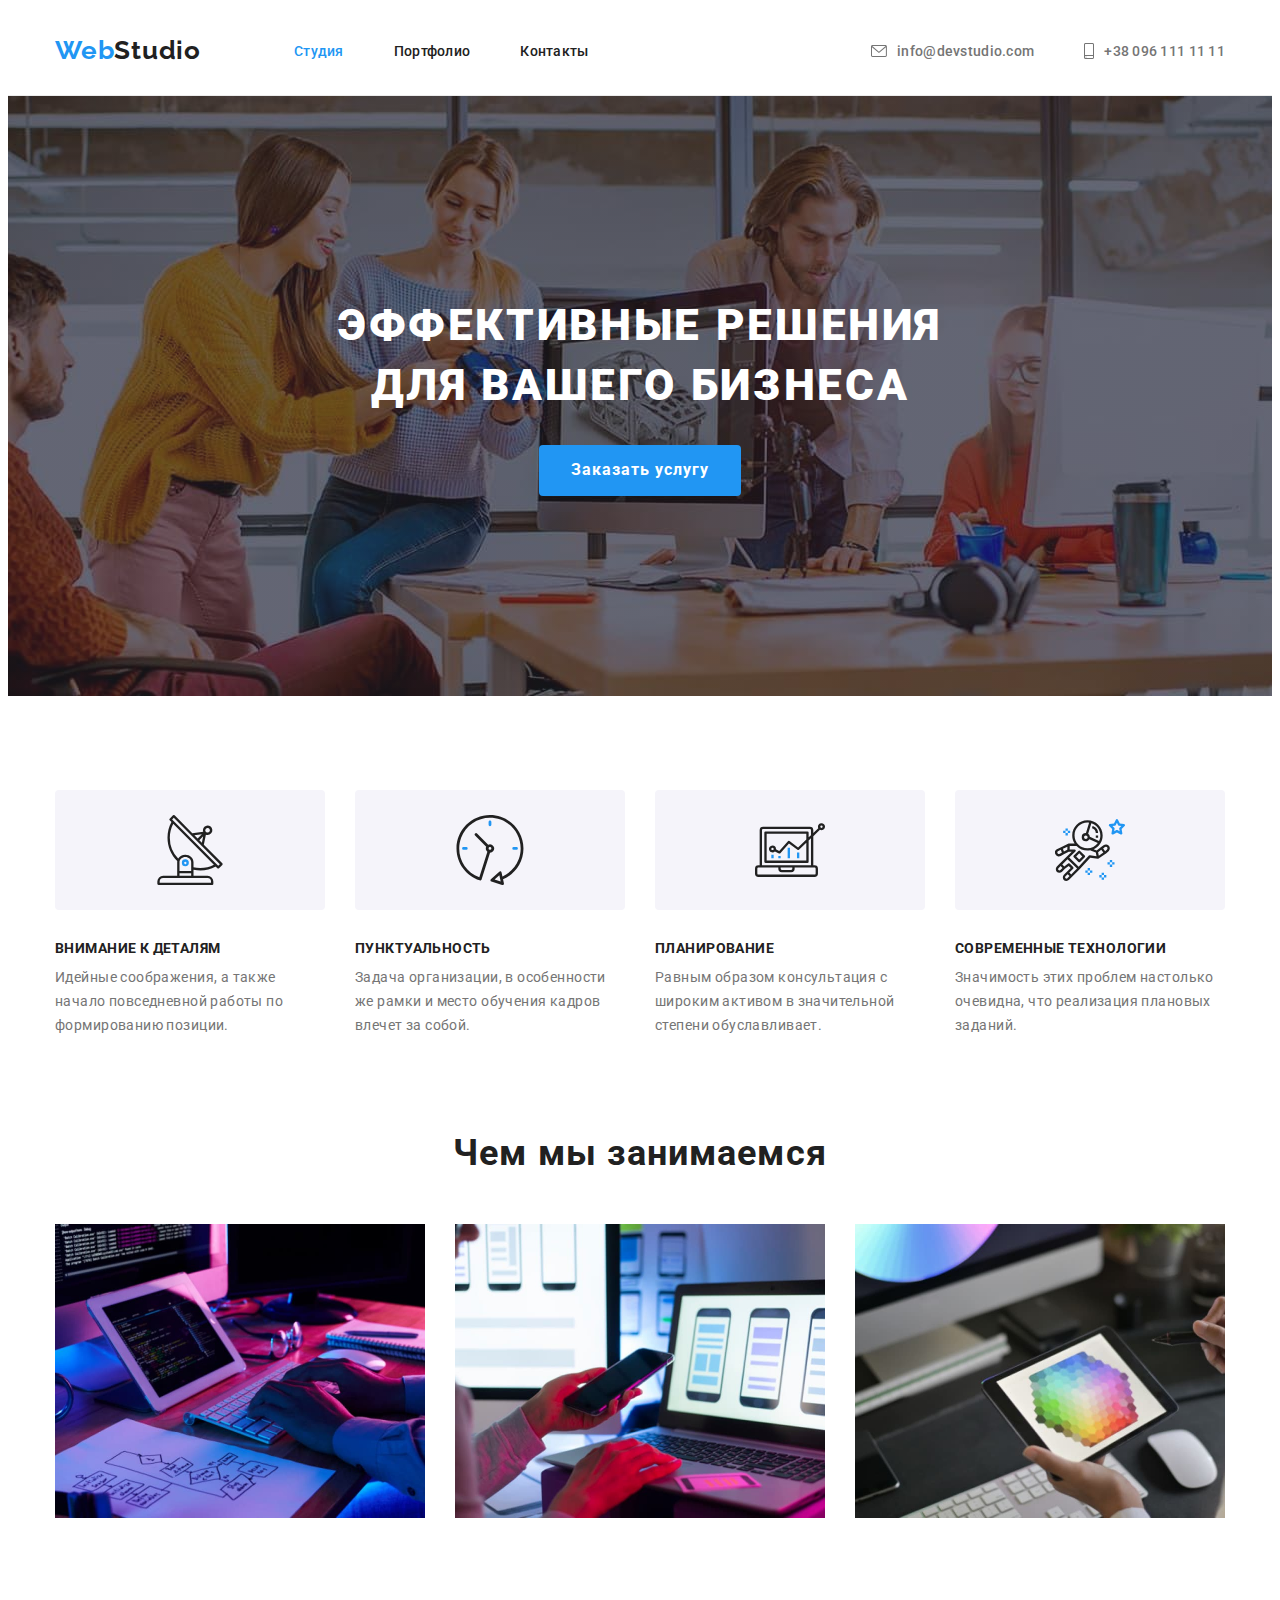
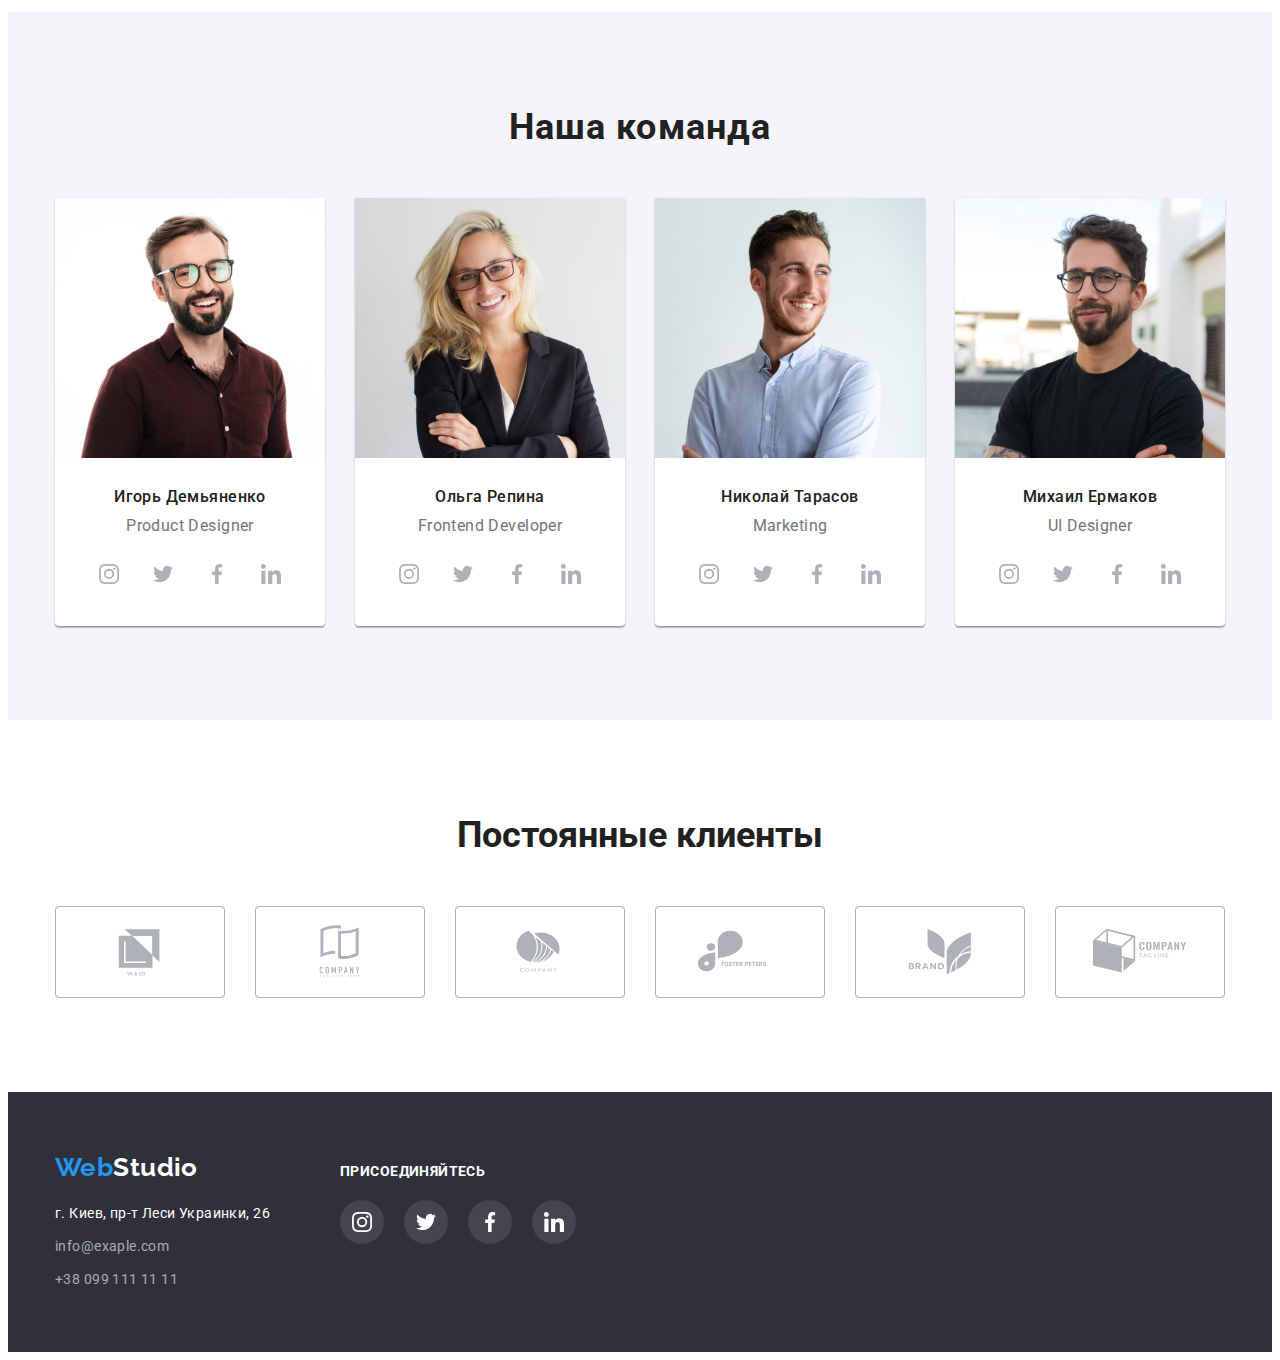
==== commit f60fc5f2: "Добавляет li в портфолио" ====
--- a/index.html
+++ b/index.html
@@ -78,7 +78,7 @@
           <ul class="desc-list adv-flex">
             <li class="desc-item">
               <div class="adv-bg">
-                <svg class="adv-icon" width="70px" hight="70px">
+                <svg class="adv-icon" width="70" height="70">
                   <use href="./images3/symbol-defs.svg#icon-antenna1"></use>
                 </svg>
               </div>
@@ -90,7 +90,7 @@
             </li>
             <li class="desc-item">
               <div class="adv-bg">
-                <svg class="adv-icon" width="70px" hight="70px">
+                <svg class="adv-icon" width="70" height="70">
                   <use href="./images3/symbol-defs.svg#icon-clock1"></use>
                 </svg>
               </div>
@@ -102,7 +102,7 @@
             </li>
             <li class="desc-item">
               <div class="adv-bg">
-                <svg class="adv-icon" width="70px" hight="70px">
+                <svg class="adv-icon" width="70" height="70">
                   <use href="./images3/symbol-defs.svg#icon-diagram1"></use>
                 </svg>
               </div>
@@ -114,7 +114,7 @@
             </li>
             <li class="desc-item">
               <div class="adv-bg">
-                <svg class="adv-icon" width="70px" hight="70px">
+                <svg class="adv-icon" width="70" height="70">
                   <use href="./images3/symbol-defs.svg#icon-astronaut1"></use>
                 </svg>
               </div>
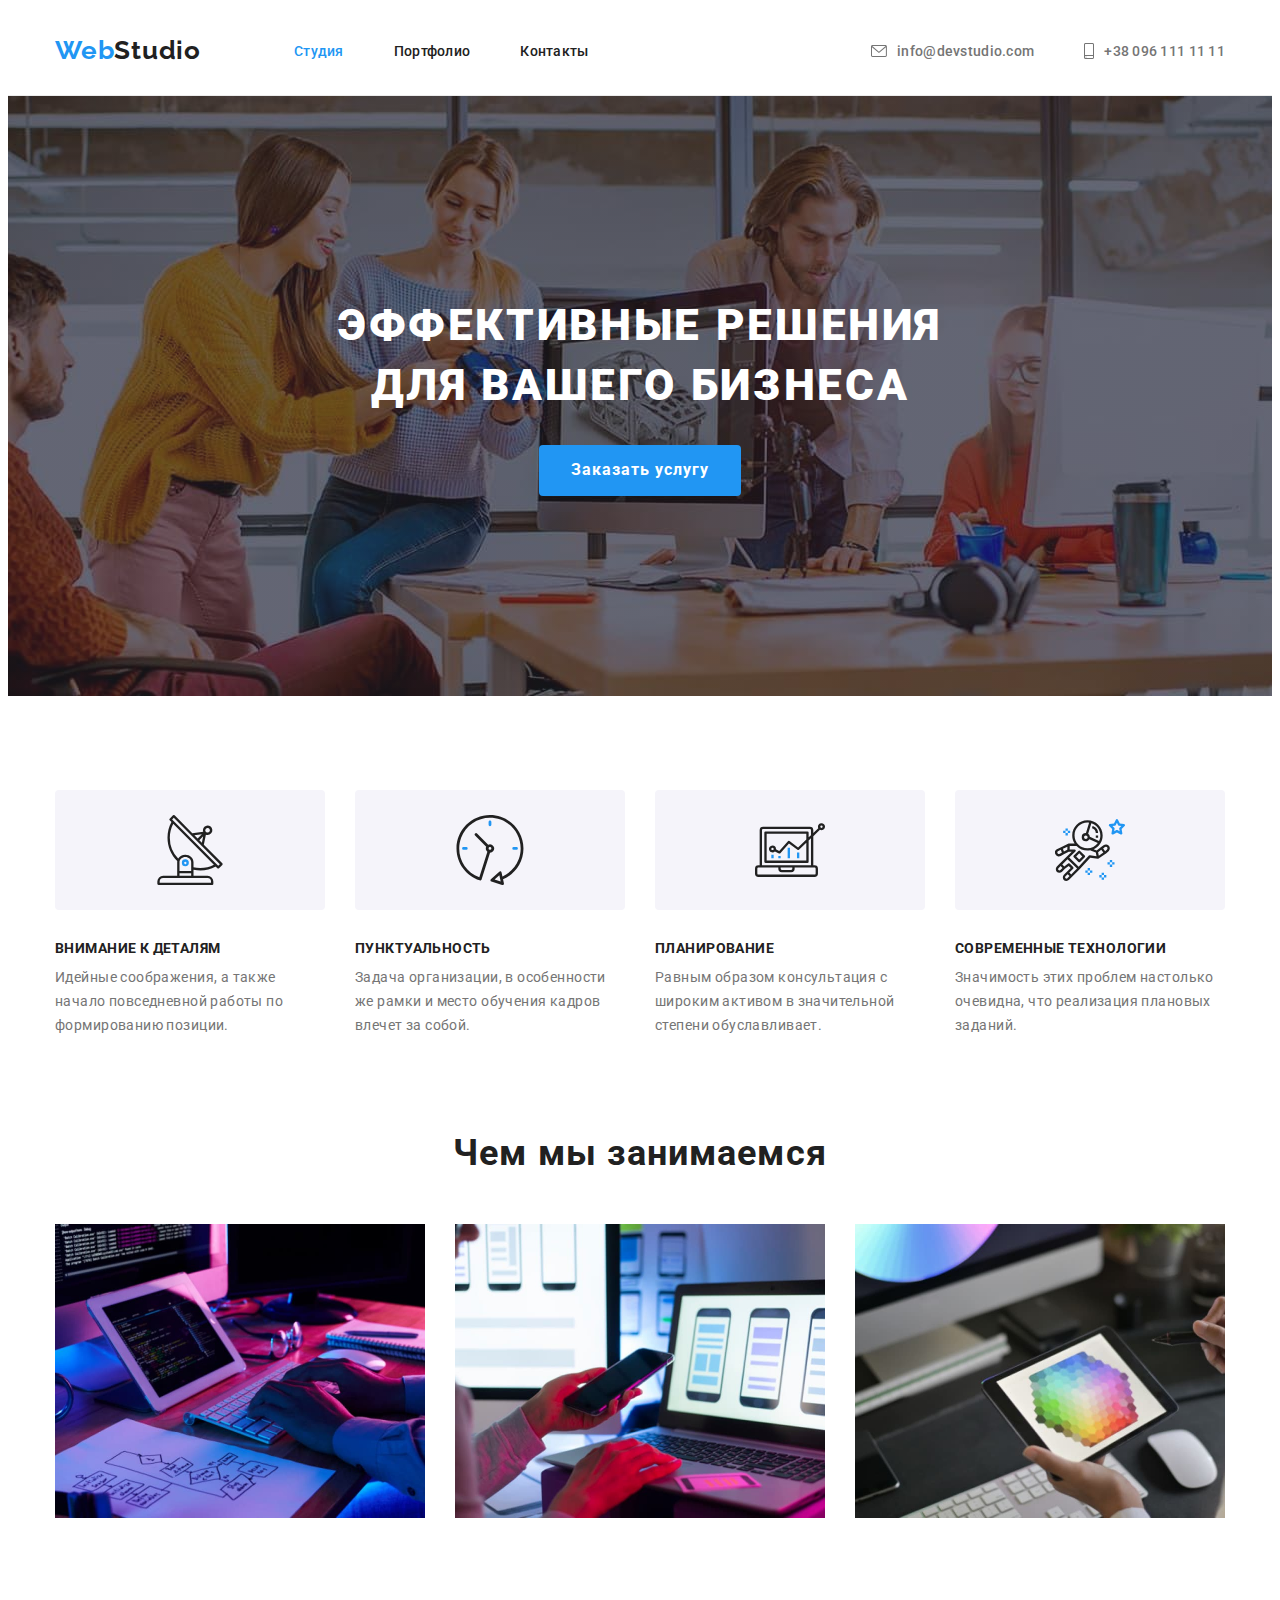
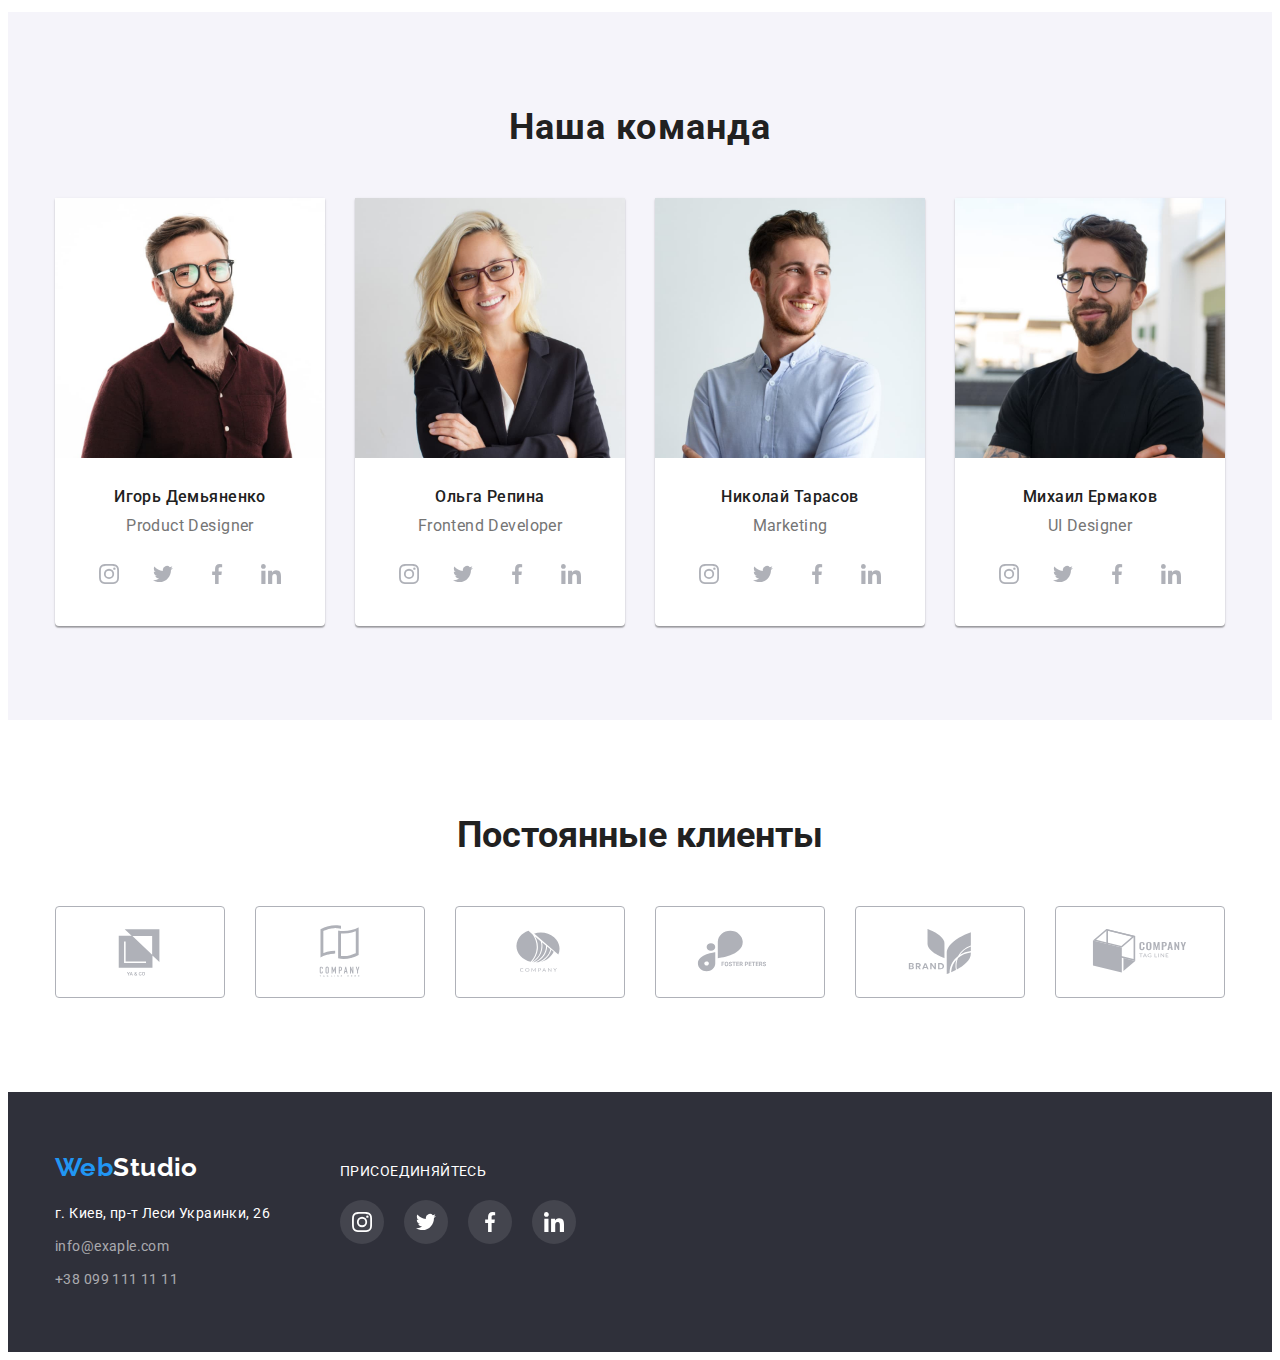
==== commit b72d9537: "Меняет паддинги на маржины" ====
--- a/index.html
+++ b/index.html
@@ -418,7 +418,7 @@
           </address>
         </div>
         <div class="footer-right">
-          <h3 class="footer-header">Присоединяйтесь</h3>
+          <p class="footer-header">Присоединяйтесь</p>
           <ul class="social-footer">
             <li class="social-footer-item">
               <a href="#" class="social-footer-link">
--- a/css/styles.css
+++ b/css/styles.css
@@ -403,7 +403,7 @@
 }
 
 .social-footer-item + .social-footer-item {
-  padding-left: 10px;
+  margin-left: 10px;
 }
 
 /* оформление index.html */
@@ -586,7 +586,7 @@
 .position {
   font-size: 16px;
   line-height: 1.17;
-  padding-bottom: 16px;
+  margin-bottom: 16px;
 }
 
 .social-link {
@@ -626,7 +626,7 @@
 }
 
 .clients-header {
-  padding-bottom: 50px;
+  margin-bottom: 50px;
   font-style: 700px;
   font-size: 36px;
   letter-spacing: 3%;
